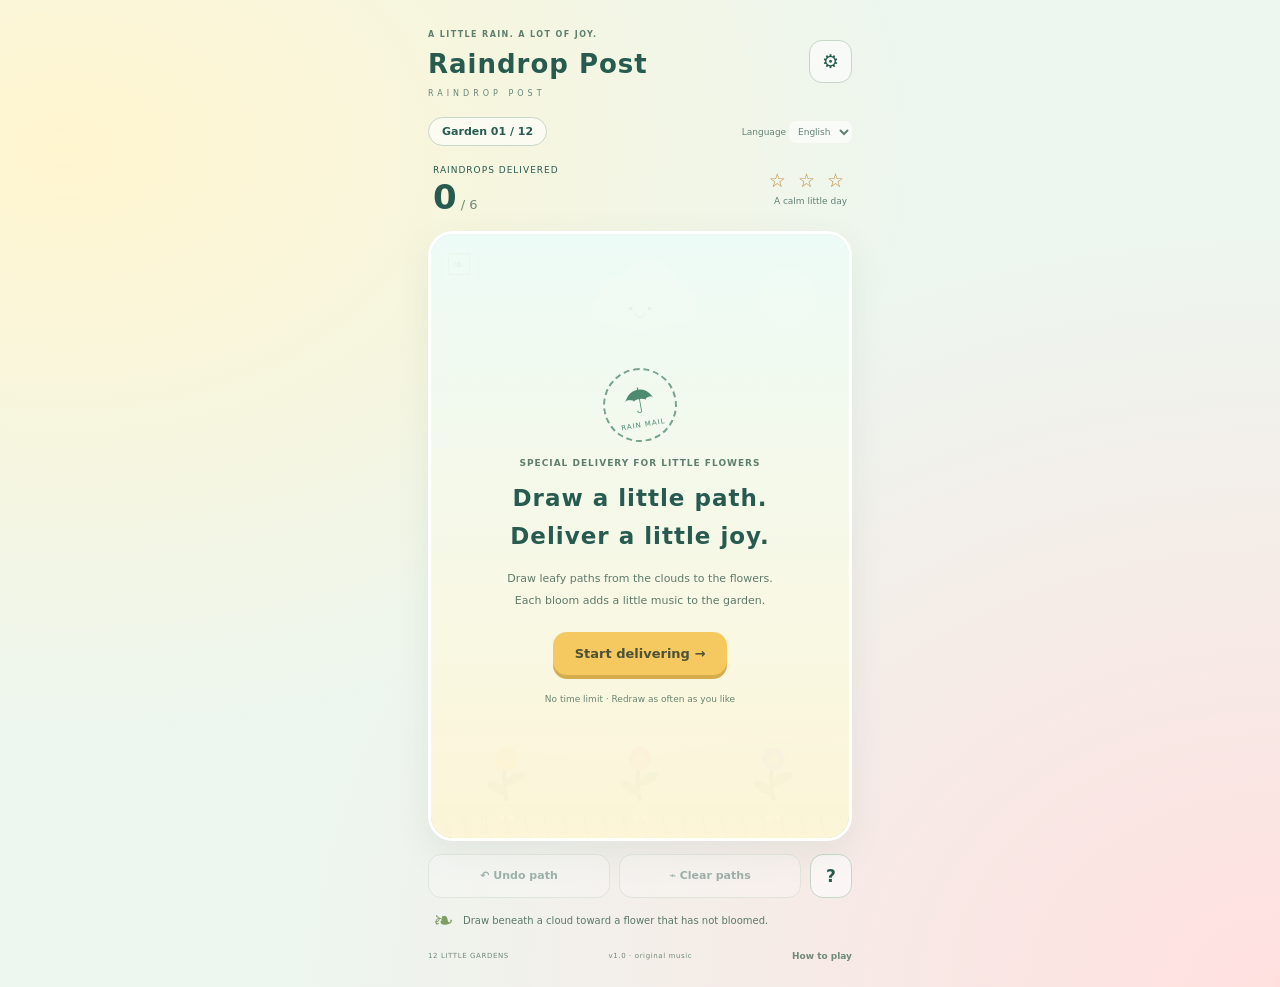
==== index.html @ ae535577 "Create RAINDROP POST with twelve gardens, drawn paths and original music" ====
<!doctype html><html lang="ja"><meta charset="utf-8"><meta name="viewport" content="width=device-width,initial-scale=1,viewport-fit=cover"><meta name="theme-color" content="#edf6ef"><title>あめつぶ郵便局 · RAINDROP POST</title><link rel="stylesheet" href="style.css?v=1"><body><main><header><div><span class="kicker">A LITTLE RAIN. A LOT OF JOY.</span><h1 data-t="title">あめつぶ郵便局</h1><span class="sub">RAINDROP POST</span></div><button id="settings" class="icon" aria-label="設定 / Settings">⚙</button></header><div class="toolbar"><button id="gardens" class="garden-pill">庭 01 / 12</button><label class="language">Language <select id="language" aria-label="Language"><option value="ja">日本語</option><option value="en">English</option></select></label></div><section class="status"><div><span data-t="delivery">お届けした雨粒</span><strong id="delivery">0<small> / 6</small></strong></div><div class="stamp"><span id="best">✦ ✦ ✦</span><small id="weather">そよ風なし</small></div></section><div class="stage"><canvas id="game" width="720" height="1040" aria-label="雨粒の下に指で道を描き、花へ届けます / Draw paths beneath raindrops to water the flowers"></canvas><div id="intro"><div class="postmark">☂<small>RAIN MAIL</small></div><span class="kicker" data-t="welcomeTag">きょうの配達先は、小さな花たち。</span><h2 data-t="welcome">ひと筆の道で、<br>雨を届けよう。</h2><p data-t="intro">雲の下から花の上へ、葉っぱの道を描こう。<br>花が咲くと、庭に音楽がひとつ増えます。</p><button id="start" class="primary" data-t="start">配達をはじめる →</button><small data-t="relax">時間制限なし · 描き直しは何度でも</small></div><div id="message" role="status"></div><button id="pause" class="pause icon" aria-label="一時停止 / Pause">Ⅱ</button></div><div class="tools"><button id="undo" data-t="undo">↶ ひとつ戻す</button><button id="clear" data-t="clear">⌁ 道を消す</button><button id="help" class="help" aria-label="遊び方 / How to play">?</button></div><div class="hint"><span class="leaf">❧</span><p id="hint" data-t="drawHint">雲の下から、まだ咲いていない花へ道を描いてね。</p></div><footer><span>12 LITTLE GARDENS</span><span>v1.0 · original music</span><button id="guide" data-t="guide">遊び方</button></footer></main><dialog id="dialog"><div id="content"></div><button id="close" class="primary" data-t="continue">つづける</button></dialog><script src="engine.js?v=1"></script><script src="music.js?v=1"></script><script src="game.js?v=1"></script></body></html>
---- style.css ----
:root{font-family:ui-rounded,'Hiragino Maru Gothic ProN',system-ui,-apple-system,sans-serif;color:#275b50;background:#edf6ef;font-synthesis:none}*{box-sizing:border-box}body{margin:0;min-height:100svh;background:radial-gradient(ellipse at 5% 15%,#fff5cf,transparent 50%),radial-gradient(ellipse at 100% 100%,#ffe0df,transparent 55%)}main{max-width:460px;margin:auto;padding:22px 18px max(18px,env(safe-area-inset-bottom))}header{display:flex;align-items:center;justify-content:space-between}.kicker{font-size:8px;letter-spacing:1.4px;font-weight:700;color:#607e6d}h1{font-size:27px;letter-spacing:1px;margin:8px 0 2px;font-weight:850}.sub{font-size:8px;letter-spacing:4px;color:#67877a}button,select{font:inherit;color:inherit;touch-action:manipulation;-webkit-tap-highlight-color:transparent}button{cursor:pointer;border:1px solid #c5d7c7;background:#fff8;padding:11px 13px;border-radius:13px;font-weight:700}button:active{transform:translateY(1px)}button:disabled{opacity:.42;cursor:default}button:focus-visible,select:focus-visible{outline:3px solid #dc8d4e;outline-offset:2px}.icon{width:43px;height:43px;padding:5px;font-size:19px}.toolbar{display:flex;justify-content:space-between;align-items:center;margin:17px 0 12px}.garden-pill{padding:7px 13px;font-size:11px;background:#fff9;border-radius:30px}.language{font-size:9px;color:#648176}.language select{border:0;border-radius:7px;background:#fff9;padding:5px}.status{display:flex;align-items:center;justify-content:space-between;margin:5px 5px 13px}.status span{font-size:9px;letter-spacing:1px}.status strong{display:block;font-size:34px;line-height:1.2;font-weight:750}.status strong small{font-size:13px;color:#6f8a7b;font-weight:500}.stamp{text-align:right}.stamp span{color:#be883b;letter-spacing:3px;font-size:19px}.stamp small{display:block;font-size:9px;color:#648176;margin-top:5px}.stage{position:relative;border:3px solid #fff;border-radius:25px;overflow:hidden;box-shadow:0 12px 34px #49766218;background:#dff5f4}canvas{display:block;width:100%;height:auto;aspect-ratio:360/520;touch-action:none;user-select:none;-webkit-user-select:none}#intro{position:absolute;inset:0;display:flex;align-items:center;justify-content:center;flex-direction:column;padding:20px;text-align:center;background:linear-gradient(#eefbf6ed,#fff6d9f0)}.postmark{border:2px dashed #76a38e;border-radius:50%;width:74px;height:74px;display:grid;place-content:center;font-size:35px;transform:rotate(-10deg);margin-bottom:16px;color:#4d8a70}.postmark small{font-size:7px;letter-spacing:1px}.stage .kicker{font-size:9px;letter-spacing:1px}h2{font-size:26px;line-height:1.65;letter-spacing:1px;margin:12px 0;font-weight:850}#intro p{font-size:11px;line-height:2;color:#5f7a6a;margin:0 0 20px}.primary{border:0;background:#f5c95f;color:#4c5137;border-radius:14px;padding:14px 22px;box-shadow:0 4px 0 #d6ad4c;font-size:13px;font-weight:850}#intro>small{font-size:9px;color:#6b8570;margin-top:19px}.pause{position:absolute;right:12px;top:12px;background:#ffffffda;width:33px;height:33px;font-size:13px}#intro:not([hidden])~.pause{display:none}#message{position:absolute;left:22px;right:22px;top:115px;text-align:center;pointer-events:none;font-size:15px;font-weight:800;color:#286250;text-shadow:0 2px 0 white;opacity:0;transition:opacity .15s}.tools{display:flex;gap:9px;margin-top:13px}.tools>button{flex:1;font-size:11px;min-height:42px;background:#fff9}.tools>.help{flex:0 0 42px;font-size:17px}.hint{display:flex;align-items:center;gap:9px;padding:0 5px;min-height:45px}.leaf{font-size:25px;color:#7f9e63}.hint p{font-size:10px;line-height:1.7;color:#5b7969}footer{display:flex;align-items:center;justify-content:space-between;color:#718979;font-size:7px;letter-spacing:.6px}footer button{border:0;background:none;padding:8px 0;font-size:9px}dialog{width:min(390px,92vw);max-height:85svh;overflow:auto;border:3px solid white;border-radius:24px;padding:23px;background:#f8fbef;color:#275b50;box-shadow:0 18px 70px #123b4c55}dialog::backdrop{background:#214b5266;backdrop-filter:blur(5px)}dialog h2{font-size:23px}dialog p{font-size:12px;line-height:1.9}dialog .primary{width:100%;margin-top:14px}.settings-row{display:flex;align-items:center;justify-content:space-between;padding:16px 0;border-bottom:1px solid #cedccc;font-size:13px}.settings-row input{width:22px;height:22px;accent-color:#4a957b}.grid{display:grid;grid-template-columns:repeat(3,1fr);gap:9px;margin:15px 0}.grid button{font-size:13px;padding:15px 5px}.grid button small{display:block;color:#a77a30;font-size:10px;letter-spacing:1px;margin-top:6px}.result-stars{font-size:38px;letter-spacing:9px;color:#d49d37;margin:16px 0}.result-note{font-size:45px;color:#729956}.muted{font-size:10px;color:#6d8575}[hidden]{display:none!important}html[lang=en] h1{font-size:26px}html[lang=en] h2{font-size:23px}@media(max-height:760px){main{padding-top:12px}.toolbar{margin-top:10px;margin-bottom:8px}.status{margin-bottom:8px}.status strong{font-size:28px}.hint{min-height:30px}.hint p{margin:7px 0}.tools{margin-top:10px}.postmark{margin-bottom:8px}h2{font-size:24px}#intro p{margin-bottom:14px}}@media(prefers-reduced-motion:reduce){*{transition:none!important}}
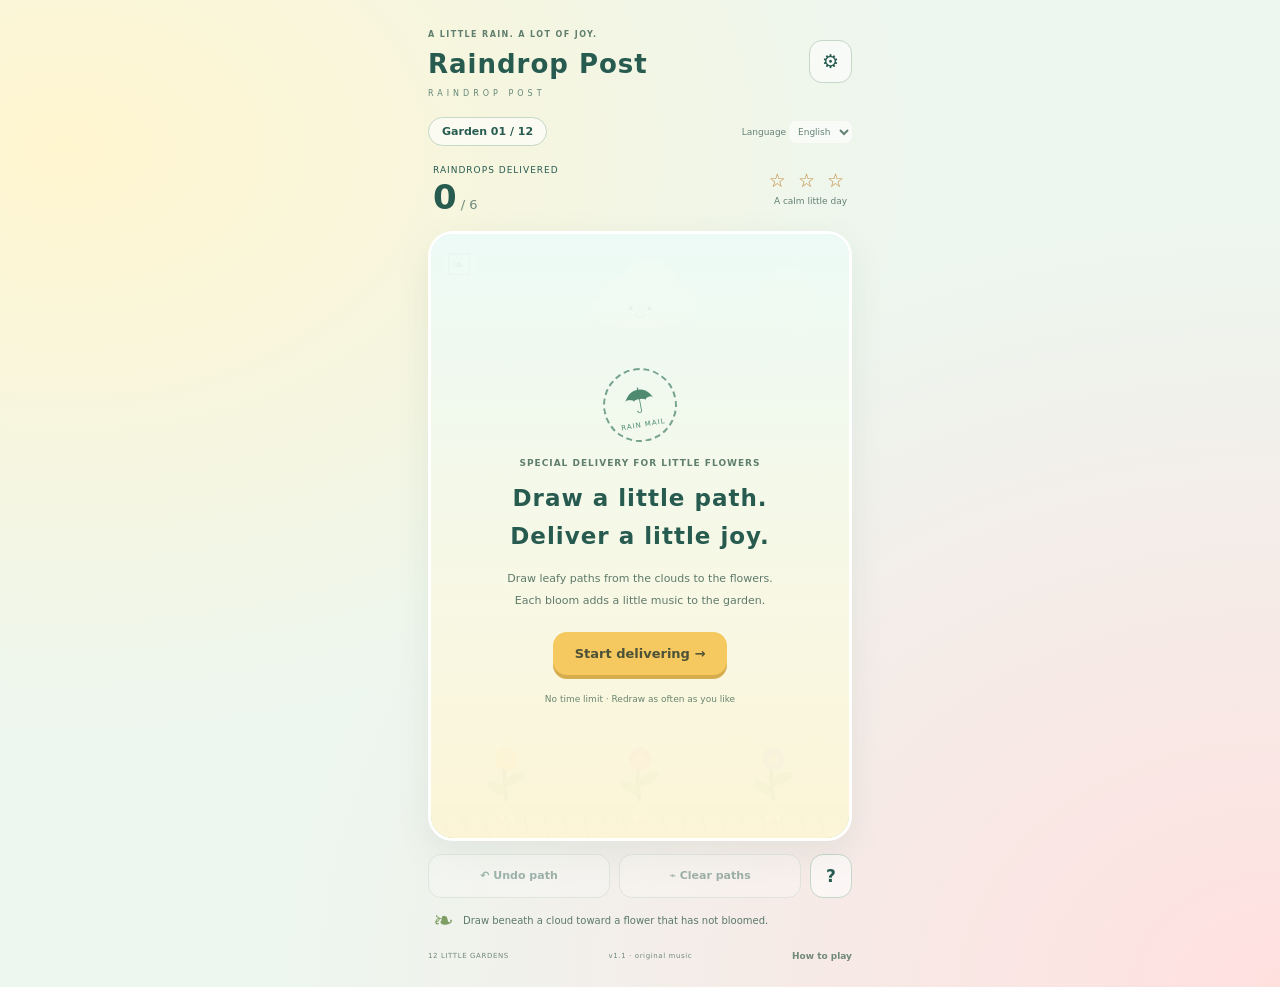
==== commit 5c067350: "Integrate Playables readiness, cloud records, pause, audio and language" ====
--- a/index.html
+++ b/index.html
@@ -1 +1 @@
-<!doctype html><html lang="ja"><meta charset="utf-8"><meta name="viewport" content="width=device-width,initial-scale=1,viewport-fit=cover"><meta name="theme-color" content="#edf6ef"><title>あめつぶ郵便局 · RAINDROP POST</title><link rel="stylesheet" href="style.css?v=1"><body><main><header><div><span class="kicker">A LITTLE RAIN. A LOT OF JOY.</span><h1 data-t="title">あめつぶ郵便局</h1><span class="sub">RAINDROP POST</span></div><button id="settings" class="icon" aria-label="設定 / Settings">⚙</button></header><div class="toolbar"><button id="gardens" class="garden-pill">庭 01 / 12</button><label class="language">Language <select id="language" aria-label="Language"><option value="ja">日本語</option><option value="en">English</option></select></label></div><section class="status"><div><span data-t="delivery">お届けした雨粒</span><strong id="delivery">0<small> / 6</small></strong></div><div class="stamp"><span id="best">✦ ✦ ✦</span><small id="weather">そよ風なし</small></div></section><div class="stage"><canvas id="game" width="720" height="1040" aria-label="雨粒の下に指で道を描き、花へ届けます / Draw paths beneath raindrops to water the flowers"></canvas><div id="intro"><div class="postmark">☂<small>RAIN MAIL</small></div><span class="kicker" data-t="welcomeTag">きょうの配達先は、小さな花たち。</span><h2 data-t="welcome">ひと筆の道で、<br>雨を届けよう。</h2><p data-t="intro">雲の下から花の上へ、葉っぱの道を描こう。<br>花が咲くと、庭に音楽がひとつ増えます。</p><button id="start" class="primary" data-t="start">配達をはじめる →</button><small data-t="relax">時間制限なし · 描き直しは何度でも</small></div><div id="message" role="status"></div><button id="pause" class="pause icon" aria-label="一時停止 / Pause">Ⅱ</button></div><div class="tools"><button id="undo" data-t="undo">↶ ひとつ戻す</button><button id="clear" data-t="clear">⌁ 道を消す</button><button id="help" class="help" aria-label="遊び方 / How to play">?</button></div><div class="hint"><span class="leaf">❧</span><p id="hint" data-t="drawHint">雲の下から、まだ咲いていない花へ道を描いてね。</p></div><footer><span>12 LITTLE GARDENS</span><span>v1.0 · original music</span><button id="guide" data-t="guide">遊び方</button></footer></main><dialog id="dialog"><div id="content"></div><button id="close" class="primary" data-t="continue">つづける</button></dialog><script src="engine.js?v=1"></script><script src="music.js?v=1"></script><script src="game.js?v=1"></script></body></html>
+<!doctype html><html lang="ja"><meta charset="utf-8"><meta name="viewport" content="width=device-width,initial-scale=1,viewport-fit=cover"><meta name="theme-color" content="#edf6ef"><title>あめつぶ郵便局 · RAINDROP POST</title><link rel="stylesheet" href="style.css?v=sdk1"><body><div id="startup" role="status"><p id="startupText">記録を読み込んでいます… / Loading your records…</p><button id="retryLoad" hidden>もう一度読み込む / Retry</button></div><main inert><header><div><span class="kicker">A LITTLE RAIN. A LOT OF JOY.</span><h1 data-t="title">あめつぶ郵便局</h1><span class="sub">RAINDROP POST</span></div><button id="settings" class="icon" aria-label="設定 / Settings">⚙</button></header><div class="toolbar"><button id="gardens" class="garden-pill">庭 01 / 12</button><label class="language">Language <select id="language" aria-label="Language"><option value="ja">日本語</option><option value="en">English</option></select></label></div><section class="status"><div><span data-t="delivery">お届けした雨粒</span><strong id="delivery">0<small> / 6</small></strong></div><div class="stamp"><span id="best">✦ ✦ ✦</span><small id="weather">そよ風なし</small></div></section><div class="stage"><canvas id="game" width="720" height="1040" aria-label="雨粒の下に指で道を描き、花へ届けます / Draw paths beneath raindrops to water the flowers"></canvas><div id="intro"><div class="postmark">☂<small>RAIN MAIL</small></div><span class="kicker" data-t="welcomeTag">きょうの配達先は、小さな花たち。</span><h2 data-t="welcome">ひと筆の道で、<br>雨を届けよう。</h2><p data-t="intro">雲の下から花の上へ、葉っぱの道を描こう。<br>花が咲くと、庭に音楽がひとつ増えます。</p><button id="start" class="primary" data-t="start">配達をはじめる →</button><small data-t="relax">時間制限なし · 描き直しは何度でも</small></div><div id="message" role="status"></div><button id="pause" class="pause icon" aria-label="一時停止 / Pause">Ⅱ</button></div><div class="tools"><button id="undo" data-t="undo">↶ ひとつ戻す</button><button id="clear" data-t="clear">⌁ 道を消す</button><button id="help" class="help" aria-label="遊び方 / How to play">?</button></div><div class="hint"><span class="leaf">❧</span><p id="hint" data-t="drawHint">雲の下から、まだ咲いていない花へ道を描いてね。</p></div><footer><span>12 LITTLE GARDENS</span><span>v1.1 · original music</span><button id="guide" data-t="guide">遊び方</button></footer></main><dialog id="dialog"><div id="content"></div><button id="close" class="primary" data-t="continue">つづける</button></dialog><script src="https://www.youtube.com/game_api/v1"></script><script src="host.js?v=sdk1"></script><script src="engine.js?v=sdk1"></script><script src="music.js?v=sdk1"></script><script src="game.js?v=sdk1"></script></body></html>
--- a/style.css
+++ b/style.css
@@ -1 +1,3 @@
 :root{font-family:ui-rounded,'Hiragino Maru Gothic ProN',system-ui,-apple-system,sans-serif;color:#275b50;background:#edf6ef;font-synthesis:none}*{box-sizing:border-box}body{margin:0;min-height:100svh;background:radial-gradient(ellipse at 5% 15%,#fff5cf,transparent 50%),radial-gradient(ellipse at 100% 100%,#ffe0df,transparent 55%)}main{max-width:460px;margin:auto;padding:22px 18px max(18px,env(safe-area-inset-bottom))}header{display:flex;align-items:center;justify-content:space-between}.kicker{font-size:8px;letter-spacing:1.4px;font-weight:700;color:#607e6d}h1{font-size:27px;letter-spacing:1px;margin:8px 0 2px;font-weight:850}.sub{font-size:8px;letter-spacing:4px;color:#67877a}button,select{font:inherit;color:inherit;touch-action:manipulation;-webkit-tap-highlight-color:transparent}button{cursor:pointer;border:1px solid #c5d7c7;background:#fff8;padding:11px 13px;border-radius:13px;font-weight:700}button:active{transform:translateY(1px)}button:disabled{opacity:.42;cursor:default}button:focus-visible,select:focus-visible{outline:3px solid #dc8d4e;outline-offset:2px}.icon{width:43px;height:43px;padding:5px;font-size:19px}.toolbar{display:flex;justify-content:space-between;align-items:center;margin:17px 0 12px}.garden-pill{padding:7px 13px;font-size:11px;background:#fff9;border-radius:30px}.language{font-size:9px;color:#648176}.language select{border:0;border-radius:7px;background:#fff9;padding:5px}.status{display:flex;align-items:center;justify-content:space-between;margin:5px 5px 13px}.status span{font-size:9px;letter-spacing:1px}.status strong{display:block;font-size:34px;line-height:1.2;font-weight:750}.status strong small{font-size:13px;color:#6f8a7b;font-weight:500}.stamp{text-align:right}.stamp span{color:#be883b;letter-spacing:3px;font-size:19px}.stamp small{display:block;font-size:9px;color:#648176;margin-top:5px}.stage{position:relative;border:3px solid #fff;border-radius:25px;overflow:hidden;box-shadow:0 12px 34px #49766218;background:#dff5f4}canvas{display:block;width:100%;height:auto;aspect-ratio:360/520;touch-action:none;user-select:none;-webkit-user-select:none}#intro{position:absolute;inset:0;display:flex;align-items:center;justify-content:center;flex-direction:column;padding:20px;text-align:center;background:linear-gradient(#eefbf6ed,#fff6d9f0)}.postmark{border:2px dashed #76a38e;border-radius:50%;width:74px;height:74px;display:grid;place-content:center;font-size:35px;transform:rotate(-10deg);margin-bottom:16px;color:#4d8a70}.postmark small{font-size:7px;letter-spacing:1px}.stage .kicker{font-size:9px;letter-spacing:1px}h2{font-size:26px;line-height:1.65;letter-spacing:1px;margin:12px 0;font-weight:850}#intro p{font-size:11px;line-height:2;color:#5f7a6a;margin:0 0 20px}.primary{border:0;background:#f5c95f;color:#4c5137;border-radius:14px;padding:14px 22px;box-shadow:0 4px 0 #d6ad4c;font-size:13px;font-weight:850}#intro>small{font-size:9px;color:#6b8570;margin-top:19px}.pause{position:absolute;right:12px;top:12px;background:#ffffffda;width:33px;height:33px;font-size:13px}#intro:not([hidden])~.pause{display:none}#message{position:absolute;left:22px;right:22px;top:115px;text-align:center;pointer-events:none;font-size:15px;font-weight:800;color:#286250;text-shadow:0 2px 0 white;opacity:0;transition:opacity .15s}.tools{display:flex;gap:9px;margin-top:13px}.tools>button{flex:1;font-size:11px;min-height:42px;background:#fff9}.tools>.help{flex:0 0 42px;font-size:17px}.hint{display:flex;align-items:center;gap:9px;padding:0 5px;min-height:45px}.leaf{font-size:25px;color:#7f9e63}.hint p{font-size:10px;line-height:1.7;color:#5b7969}footer{display:flex;align-items:center;justify-content:space-between;color:#718979;font-size:7px;letter-spacing:.6px}footer button{border:0;background:none;padding:8px 0;font-size:9px}dialog{width:min(390px,92vw);max-height:85svh;overflow:auto;border:3px solid white;border-radius:24px;padding:23px;background:#f8fbef;color:#275b50;box-shadow:0 18px 70px #123b4c55}dialog::backdrop{background:#214b5266;backdrop-filter:blur(5px)}dialog h2{font-size:23px}dialog p{font-size:12px;line-height:1.9}dialog .primary{width:100%;margin-top:14px}.settings-row{display:flex;align-items:center;justify-content:space-between;padding:16px 0;border-bottom:1px solid #cedccc;font-size:13px}.settings-row input{width:22px;height:22px;accent-color:#4a957b}.grid{display:grid;grid-template-columns:repeat(3,1fr);gap:9px;margin:15px 0}.grid button{font-size:13px;padding:15px 5px}.grid button small{display:block;color:#a77a30;font-size:10px;letter-spacing:1px;margin-top:6px}.result-stars{font-size:38px;letter-spacing:9px;color:#d49d37;margin:16px 0}.result-note{font-size:45px;color:#729956}.muted{font-size:10px;color:#6d8575}[hidden]{display:none!important}html[lang=en] h1{font-size:26px}html[lang=en] h2{font-size:23px}@media(max-height:760px){main{padding-top:12px}.toolbar{margin-top:10px;margin-bottom:8px}.status{margin-bottom:8px}.status strong{font-size:28px}.hint{min-height:30px}.hint p{margin:7px 0}.tools{margin-top:10px}.postmark{margin-bottom:8px}h2{font-size:24px}#intro p{margin-bottom:14px}}@media(prefers-reduced-motion:reduce){*{transition:none!important}}
+
+#startup{position:fixed;inset:0;z-index:30;display:grid;place-content:center;text-align:center;padding:24px;background:#edf6ef;color:#275b50;font-size:13px}#retryLoad{margin:15px auto}[hidden]{display:none!important}
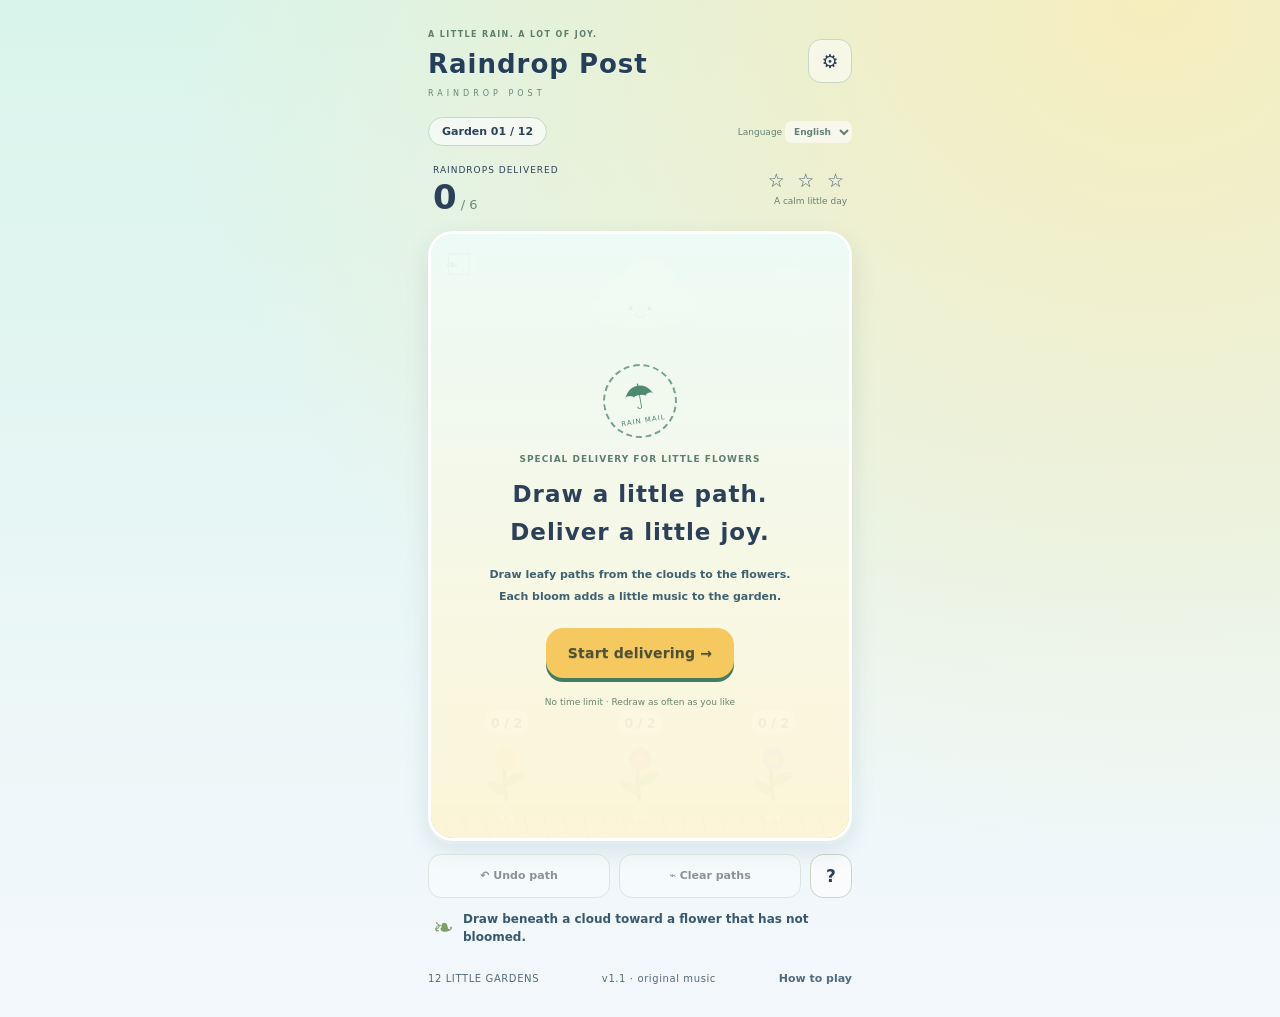
==== commit 30fda519: "Improve touch clarity, visual guidance and replay goals" ====
--- a/index.html
+++ b/index.html
@@ -1 +1 @@
-<!doctype html><html lang="ja"><meta charset="utf-8"><meta name="viewport" content="width=device-width,initial-scale=1,viewport-fit=cover"><meta name="theme-color" content="#edf6ef"><title>あめつぶ郵便局 · RAINDROP POST</title><link rel="stylesheet" href="style.css?v=sdk1"><body><div id="startup" role="status"><p id="startupText">記録を読み込んでいます… / Loading your records…</p><button id="retryLoad" hidden>もう一度読み込む / Retry</button></div><main inert><header><div><span class="kicker">A LITTLE RAIN. A LOT OF JOY.</span><h1 data-t="title">あめつぶ郵便局</h1><span class="sub">RAINDROP POST</span></div><button id="settings" class="icon" aria-label="設定 / Settings">⚙</button></header><div class="toolbar"><button id="gardens" class="garden-pill">庭 01 / 12</button><label class="language">Language <select id="language" aria-label="Language"><option value="ja">日本語</option><option value="en">English</option></select></label></div><section class="status"><div><span data-t="delivery">お届けした雨粒</span><strong id="delivery">0<small> / 6</small></strong></div><div class="stamp"><span id="best">✦ ✦ ✦</span><small id="weather">そよ風なし</small></div></section><div class="stage"><canvas id="game" width="720" height="1040" aria-label="雨粒の下に指で道を描き、花へ届けます / Draw paths beneath raindrops to water the flowers"></canvas><div id="intro"><div class="postmark">☂<small>RAIN MAIL</small></div><span class="kicker" data-t="welcomeTag">きょうの配達先は、小さな花たち。</span><h2 data-t="welcome">ひと筆の道で、<br>雨を届けよう。</h2><p data-t="intro">雲の下から花の上へ、葉っぱの道を描こう。<br>花が咲くと、庭に音楽がひとつ増えます。</p><button id="start" class="primary" data-t="start">配達をはじめる →</button><small data-t="relax">時間制限なし · 描き直しは何度でも</small></div><div id="message" role="status"></div><button id="pause" class="pause icon" aria-label="一時停止 / Pause">Ⅱ</button></div><div class="tools"><button id="undo" data-t="undo">↶ ひとつ戻す</button><button id="clear" data-t="clear">⌁ 道を消す</button><button id="help" class="help" aria-label="遊び方 / How to play">?</button></div><div class="hint"><span class="leaf">❧</span><p id="hint" data-t="drawHint">雲の下から、まだ咲いていない花へ道を描いてね。</p></div><footer><span>12 LITTLE GARDENS</span><span>v1.1 · original music</span><button id="guide" data-t="guide">遊び方</button></footer></main><dialog id="dialog"><div id="content"></div><button id="close" class="primary" data-t="continue">つづける</button></dialog><script src="https://www.youtube.com/game_api/v1"></script><script src="host.js?v=sdk1"></script><script src="engine.js?v=sdk1"></script><script src="music.js?v=sdk1"></script><script src="game.js?v=sdk1"></script></body></html>
+<!doctype html><html lang="ja"><meta charset="utf-8"><meta name="viewport" content="width=device-width,initial-scale=1,viewport-fit=cover"><meta name="theme-color" content="#edf6ef"><title>あめつぶ郵便局 · RAINDROP POST</title><link rel="stylesheet" href="style.css?v=sdk1"><link rel="stylesheet" href="quality.css?v=quality1"><body data-quality="1"><div id="startup" role="status"><p id="startupText">記録を読み込んでいます… / Loading your records…</p><button id="retryLoad" hidden>もう一度読み込む / Retry</button></div><main inert><header><div><span class="kicker">A LITTLE RAIN. A LOT OF JOY.</span><h1 data-t="title">あめつぶ郵便局</h1><span class="sub">RAINDROP POST</span></div><button id="settings" class="icon" aria-label="設定 / Settings">⚙</button></header><div class="toolbar"><button id="gardens" class="garden-pill">庭 01 / 12</button><label class="language">Language <select id="language" aria-label="Language"><option value="ja">日本語</option><option value="en">English</option></select></label></div><section class="status"><div><span data-t="delivery">お届けした雨粒</span><strong id="delivery">0<small> / 6</small></strong></div><div class="stamp"><span id="best">✦ ✦ ✦</span><small id="weather">そよ風なし</small></div></section><div class="stage"><canvas id="game" width="720" height="1040" aria-label="雨粒の下に指で道を描き、花へ届けます / Draw paths beneath raindrops to water the flowers"></canvas><div id="intro"><div class="postmark">☂<small>RAIN MAIL</small></div><span class="kicker" data-t="welcomeTag">きょうの配達先は、小さな花たち。</span><h2 data-t="welcome">ひと筆の道で、<br>雨を届けよう。</h2><p data-t="intro">雲の下から花の上へ、葉っぱの道を描こう。<br>花が咲くと、庭に音楽がひとつ増えます。</p><button id="start" class="primary" data-t="start">配達をはじめる →</button><small data-t="relax">時間制限なし · 描き直しは何度でも</small></div><div id="message" role="status"></div><button id="pause" class="pause icon" aria-label="一時停止 / Pause">Ⅱ</button></div><div class="tools"><button id="undo" data-t="undo">↶ ひとつ戻す</button><button id="clear" data-t="clear">⌁ 道を消す</button><button id="help" class="help" aria-label="遊び方 / How to play">?</button></div><div class="hint"><span class="leaf">❧</span><p id="hint" data-t="drawHint">雲の下から、まだ咲いていない花へ道を描いてね。</p></div><footer><span>12 LITTLE GARDENS</span><span>v1.1 · original music</span><button id="guide" data-t="guide">遊び方</button></footer></main><dialog id="dialog"><div id="content"></div><button id="close" class="primary" data-t="continue">つづける</button></dialog><script src="https://www.youtube.com/game_api/v1"></script><script src="host.js?v=sdk1"></script><script src="engine.js?v=sdk1"></script><script src="music.js?v=sdk1"></script><script src="game.js?v=quality1"></script></body></html>
--- a/quality.css
+++ b/quality.css
@@ -0,0 +1,5 @@
+:root{--quality-accent:#4b9167;--quality-sky:#d9f4eb;--quality-warm:#f7edbd}
+/* Quality pass: contrast, hierarchy, touch affordances. No new timers or SDK hooks. */
+body{background:radial-gradient(ellipse at 90% 0,var(--quality-warm),transparent 60%),linear-gradient(var(--quality-sky),#f4f8fd);color:#2d405a}main{filter:none}header h1,h1{color:#253e5a;text-shadow:0 1px #fff9}header{gap:12px}.eyebrow{color:#5c6980;font-weight:850;letter-spacing:1px}button,select{font-weight:750}button{transition:transform .1s,box-shadow .1s,filter .1s}button:not(:disabled):active{transform:translateY(2px) scale(.98);filter:brightness(.97)}button:focus-visible,select:focus-visible,input:focus-visible{outline:3px solid var(--quality-accent);outline-offset:3px}button:disabled{cursor:default;filter:saturate(.5);opacity:.55}button.primary,.primary,#jump,#drop,#hold,#bite,#walk{min-height:50px;font-size:14px;letter-spacing:.2px;border-radius:17px;box-shadow:0 4px 0 color-mix(in srgb,var(--quality-accent) 75%,#294151);text-shadow:0 1px #0002}#message,#hint,.hint,.instruction,.gesture-note{color:#385970;font-size:12px;line-height:1.55;font-weight:700}#message,#hint{font-variant-numeric:tabular-nums}.utility,.language-row,footer{color:#526b7b}footer{font-size:10px}footer button{min-height:40px;font-size:11px}dialog{border-color:#fff;background:#fffdf1;box-shadow:0 20px 70px #25385842}dialog h2{color:#2f465e}dialog p{color:#476174;line-height:1.75}.next-goal{padding:10px 13px;border:1px solid #d0dfda;border-radius:12px;background:#edf7eb;color:#325c52!important;font-size:13px!important;font-weight:800}.stage,#field,.board-wrap{box-shadow:0 10px 24px #3b657422,0 3px 0 #fff8}.stage,.field{border-color:#fff}.hud small,.scoreboard small,.stat small{color:#516a77;font-size:10px}.hud strong,.scoreboard strong{font-variant-numeric:tabular-nums}.controls button,[data-dir]{min-height:48px}#powerWord,#echoText,#gateText{color:#3a566b;font-weight:850}#power .sweet,#sweet{background:#ffdb5e;border:2px solid #b6811c}#sun{min-width:48px;min-height:48px}input[type=range]{min-height:42px;accent-color:var(--quality-accent)}.cell.can-place:not(.filled)::after{content:'';position:absolute;width:5px;height:5px;border-radius:50%;background:#365f9bb0;left:calc(50% - 2.5px);top:calc(50% - 2.5px);pointer-events:none}.cell{position:relative}.cell.preview{outline:2px solid #fff;outline-offset:-3px;filter:brightness(1.12)}.cell.line-hint{box-shadow:inset 0 0 0 3px #fff3aa,0 0 12px #ffce5a}.piece.selected{outline:3px solid #6077c8;outline-offset:2px}.piece.blocked{opacity:.6}#pace{font-size:10px;background:#244456eb;color:#fff8dc}#toast,#callout{font-weight:950}#welcome p,#coverText,#intro p{color:#3e6272;font-weight:650}#welcome h2,#coverTitle{color:#294b60}#needle{box-shadow:0 0 0 2px #fff,0 1px 5px #26394f66}#fitRange{background:#89d7a3;border:1px solid #367657}.hearts{color:#c65575!important}.hud>div,.scoreboard>div{border-color:#fff;box-shadow:0 3px 0 #7797a214}button.round,button.icon,#settings,#sound,#pause{min-height:44px;min-width:44px}#best,.best{color:#426475;font-weight:850}
+@media(max-height:650px) and (orientation:portrait){#message,#hint,.hint,.instruction,.gesture-note{font-size:10px}.eyebrow{font-size:8px}.primary,button.primary,#jump,#drop,#hold,#bite,#walk{min-height:48px;font-size:12px}footer{font-size:8px}footer button{min-height:32px}.hud small,.scoreboard small{font-size:9px}.controls{gap:6px;margin-top:8px}.controls button{min-height:44px}.stage-top #pause{min-height:36px;min-width:36px}#pace{font-size:8px}}
+@media(prefers-reduced-motion:reduce){*,*::before,*::after{animation:none!important;transition:none!important;scroll-behavior:auto!important}}
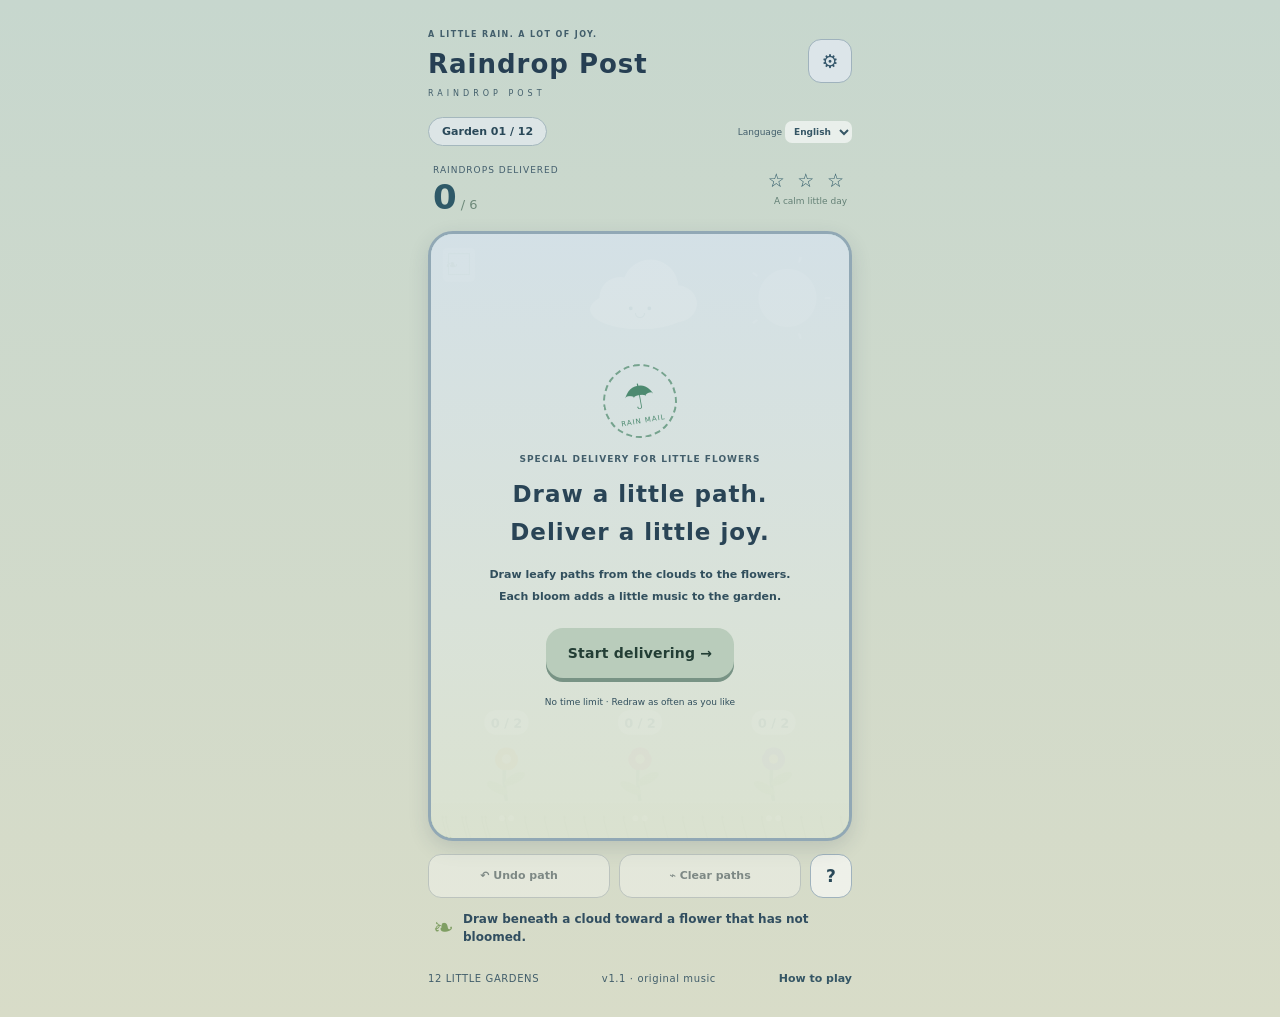
==== commit e83db930: "Improve readability with calmer colors and contrast" ====
--- a/index.html
+++ b/index.html
@@ -1 +1 @@
-<!doctype html><html lang="ja"><meta charset="utf-8"><meta name="viewport" content="width=device-width,initial-scale=1,viewport-fit=cover"><meta name="theme-color" content="#edf6ef"><title>あめつぶ郵便局 · RAINDROP POST</title><link rel="stylesheet" href="style.css?v=sdk1"><link rel="stylesheet" href="quality.css?v=quality1"><body data-quality="1"><div id="startup" role="status"><p id="startupText">記録を読み込んでいます… / Loading your records…</p><button id="retryLoad" hidden>もう一度読み込む / Retry</button></div><main inert><header><div><span class="kicker">A LITTLE RAIN. A LOT OF JOY.</span><h1 data-t="title">あめつぶ郵便局</h1><span class="sub">RAINDROP POST</span></div><button id="settings" class="icon" aria-label="設定 / Settings">⚙</button></header><div class="toolbar"><button id="gardens" class="garden-pill">庭 01 / 12</button><label class="language">Language <select id="language" aria-label="Language"><option value="ja">日本語</option><option value="en">English</option></select></label></div><section class="status"><div><span data-t="delivery">お届けした雨粒</span><strong id="delivery">0<small> / 6</small></strong></div><div class="stamp"><span id="best">✦ ✦ ✦</span><small id="weather">そよ風なし</small></div></section><div class="stage"><canvas id="game" width="720" height="1040" aria-label="雨粒の下に指で道を描き、花へ届けます / Draw paths beneath raindrops to water the flowers"></canvas><div id="intro"><div class="postmark">☂<small>RAIN MAIL</small></div><span class="kicker" data-t="welcomeTag">きょうの配達先は、小さな花たち。</span><h2 data-t="welcome">ひと筆の道で、<br>雨を届けよう。</h2><p data-t="intro">雲の下から花の上へ、葉っぱの道を描こう。<br>花が咲くと、庭に音楽がひとつ増えます。</p><button id="start" class="primary" data-t="start">配達をはじめる →</button><small data-t="relax">時間制限なし · 描き直しは何度でも</small></div><div id="message" role="status"></div><button id="pause" class="pause icon" aria-label="一時停止 / Pause">Ⅱ</button></div><div class="tools"><button id="undo" data-t="undo">↶ ひとつ戻す</button><button id="clear" data-t="clear">⌁ 道を消す</button><button id="help" class="help" aria-label="遊び方 / How to play">?</button></div><div class="hint"><span class="leaf">❧</span><p id="hint" data-t="drawHint">雲の下から、まだ咲いていない花へ道を描いてね。</p></div><footer><span>12 LITTLE GARDENS</span><span>v1.1 · original music</span><button id="guide" data-t="guide">遊び方</button></footer></main><dialog id="dialog"><div id="content"></div><button id="close" class="primary" data-t="continue">つづける</button></dialog><script src="https://www.youtube.com/game_api/v1"></script><script src="host.js?v=sdk1"></script><script src="engine.js?v=sdk1"></script><script src="music.js?v=sdk1"></script><script src="game.js?v=quality1"></script></body></html>
+<!doctype html><html lang="ja"><meta charset="utf-8"><meta name="viewport" content="width=device-width,initial-scale=1,viewport-fit=cover"><meta name="theme-color" content="#edf6ef"><title>あめつぶ郵便局 · RAINDROP POST</title><link rel="stylesheet" href="style.css?v=sdk1"><link rel="stylesheet" href="quality.css?v=readability1"><body data-quality="1"><div id="startup" role="status"><p id="startupText">記録を読み込んでいます… / Loading your records…</p><button id="retryLoad" hidden>もう一度読み込む / Retry</button></div><main inert><header><div><span class="kicker">A LITTLE RAIN. A LOT OF JOY.</span><h1 data-t="title">あめつぶ郵便局</h1><span class="sub">RAINDROP POST</span></div><button id="settings" class="icon" aria-label="設定 / Settings">⚙</button></header><div class="toolbar"><button id="gardens" class="garden-pill">庭 01 / 12</button><label class="language">Language <select id="language" aria-label="Language"><option value="ja">日本語</option><option value="en">English</option></select></label></div><section class="status"><div><span data-t="delivery">お届けした雨粒</span><strong id="delivery">0<small> / 6</small></strong></div><div class="stamp"><span id="best">✦ ✦ ✦</span><small id="weather">そよ風なし</small></div></section><div class="stage"><canvas id="game" width="720" height="1040" aria-label="雨粒の下に指で道を描き、花へ届けます / Draw paths beneath raindrops to water the flowers"></canvas><div id="intro"><div class="postmark">☂<small>RAIN MAIL</small></div><span class="kicker" data-t="welcomeTag">きょうの配達先は、小さな花たち。</span><h2 data-t="welcome">ひと筆の道で、<br>雨を届けよう。</h2><p data-t="intro">雲の下から花の上へ、葉っぱの道を描こう。<br>花が咲くと、庭に音楽がひとつ増えます。</p><button id="start" class="primary" data-t="start">配達をはじめる →</button><small data-t="relax">時間制限なし · 描き直しは何度でも</small></div><div id="message" role="status"></div><button id="pause" class="pause icon" aria-label="一時停止 / Pause">Ⅱ</button></div><div class="tools"><button id="undo" data-t="undo">↶ ひとつ戻す</button><button id="clear" data-t="clear">⌁ 道を消す</button><button id="help" class="help" aria-label="遊び方 / How to play">?</button></div><div class="hint"><span class="leaf">❧</span><p id="hint" data-t="drawHint">雲の下から、まだ咲いていない花へ道を描いてね。</p></div><footer><span>12 LITTLE GARDENS</span><span>v1.1 · original music</span><button id="guide" data-t="guide">遊び方</button></footer></main><dialog id="dialog"><div id="content"></div><button id="close" class="primary" data-t="continue">つづける</button></dialog><script src="https://www.youtube.com/game_api/v1"></script><script src="host.js?v=sdk1"></script><script src="engine.js?v=sdk1"></script><script src="music.js?v=sdk1"></script><script src="game.js?v=readability1"></script></body></html>
--- a/quality.css
+++ b/quality.css
@@ -3,3 +3,34 @@
 body{background:radial-gradient(ellipse at 90% 0,var(--quality-warm),transparent 60%),linear-gradient(var(--quality-sky),#f4f8fd);color:#2d405a}main{filter:none}header h1,h1{color:#253e5a;text-shadow:0 1px #fff9}header{gap:12px}.eyebrow{color:#5c6980;font-weight:850;letter-spacing:1px}button,select{font-weight:750}button{transition:transform .1s,box-shadow .1s,filter .1s}button:not(:disabled):active{transform:translateY(2px) scale(.98);filter:brightness(.97)}button:focus-visible,select:focus-visible,input:focus-visible{outline:3px solid var(--quality-accent);outline-offset:3px}button:disabled{cursor:default;filter:saturate(.5);opacity:.55}button.primary,.primary,#jump,#drop,#hold,#bite,#walk{min-height:50px;font-size:14px;letter-spacing:.2px;border-radius:17px;box-shadow:0 4px 0 color-mix(in srgb,var(--quality-accent) 75%,#294151);text-shadow:0 1px #0002}#message,#hint,.hint,.instruction,.gesture-note{color:#385970;font-size:12px;line-height:1.55;font-weight:700}#message,#hint{font-variant-numeric:tabular-nums}.utility,.language-row,footer{color:#526b7b}footer{font-size:10px}footer button{min-height:40px;font-size:11px}dialog{border-color:#fff;background:#fffdf1;box-shadow:0 20px 70px #25385842}dialog h2{color:#2f465e}dialog p{color:#476174;line-height:1.75}.next-goal{padding:10px 13px;border:1px solid #d0dfda;border-radius:12px;background:#edf7eb;color:#325c52!important;font-size:13px!important;font-weight:800}.stage,#field,.board-wrap{box-shadow:0 10px 24px #3b657422,0 3px 0 #fff8}.stage,.field{border-color:#fff}.hud small,.scoreboard small,.stat small{color:#516a77;font-size:10px}.hud strong,.scoreboard strong{font-variant-numeric:tabular-nums}.controls button,[data-dir]{min-height:48px}#powerWord,#echoText,#gateText{color:#3a566b;font-weight:850}#power .sweet,#sweet{background:#ffdb5e;border:2px solid #b6811c}#sun{min-width:48px;min-height:48px}input[type=range]{min-height:42px;accent-color:var(--quality-accent)}.cell.can-place:not(.filled)::after{content:'';position:absolute;width:5px;height:5px;border-radius:50%;background:#365f9bb0;left:calc(50% - 2.5px);top:calc(50% - 2.5px);pointer-events:none}.cell{position:relative}.cell.preview{outline:2px solid #fff;outline-offset:-3px;filter:brightness(1.12)}.cell.line-hint{box-shadow:inset 0 0 0 3px #fff3aa,0 0 12px #ffce5a}.piece.selected{outline:3px solid #6077c8;outline-offset:2px}.piece.blocked{opacity:.6}#pace{font-size:10px;background:#244456eb;color:#fff8dc}#toast,#callout{font-weight:950}#welcome p,#coverText,#intro p{color:#3e6272;font-weight:650}#welcome h2,#coverTitle{color:#294b60}#needle{box-shadow:0 0 0 2px #fff,0 1px 5px #26394f66}#fitRange{background:#89d7a3;border:1px solid #367657}.hearts{color:#c65575!important}.hud>div,.scoreboard>div{border-color:#fff;box-shadow:0 3px 0 #7797a214}button.round,button.icon,#settings,#sound,#pause{min-height:44px;min-width:44px}#best,.best{color:#426475;font-weight:850}
 @media(max-height:650px) and (orientation:portrait){#message,#hint,.hint,.instruction,.gesture-note{font-size:10px}.eyebrow{font-size:8px}.primary,button.primary,#jump,#drop,#hold,#bite,#walk{min-height:48px;font-size:12px}footer{font-size:8px}footer button{min-height:32px}.hud small,.scoreboard small{font-size:9px}.controls{gap:6px;margin-top:8px}.controls button{min-height:44px}.stage-top #pause{min-height:36px;min-width:36px}#pace{font-size:8px}}
 @media(prefers-reduced-motion:reduce){*,*::before,*::after{animation:none!important;transition:none!important;scroll-behavior:auto!important}}
+
+:root{--calm-top:#c7d7ce;--calm-bottom:#d8dcc8}
+
+/* Readability pass: quieter backgrounds, opaque text surfaces and clear controls. */
+html{background:#d9e2e7}body{background:linear-gradient(var(--calm-top),var(--calm-bottom));color:#294456}
+h1,header h1,#welcome h2,#coverTitle{color:#263f53;text-shadow:none}
+.eyebrow,.kicker,.subtitle,.sub,.muted,.language,.language-row,footer,.utility{color:#425e6b}
+button,select{color:#294858;background-color:#dce5e9;border-color:#9fb2bd}
+button.primary,.primary,#jump,#drop,#hold,#bite,#walk{background:#b9ccbb;color:#233e35;text-shadow:none;box-shadow:0 4px 0 #789385}
+.controls button,[data-dir]{background:#c0d3d8;color:#234856;border:1px solid #879faa}
+.controls button small{color:#395967}
+#message,#hint,.hint,.hint p,.instruction,.gesture-note{color:#314e60;text-shadow:none}
+.stage,#field,.board-wrap{border-color:#91a8b5;box-shadow:0 7px 20px #283e5026}
+#welcome,#intro{background:linear-gradient(#d6e2e8f0,#dce3d2f5)}
+#welcome p,#coverText,#intro p,#welcome>small,#intro>small{color:#314f5d}
+.hud>div,.scoreboard>div,.garden-pill{background:#dce5e6;border-color:#a4b7bd}
+.hud small,.scoreboard small,.stat small,.numbers span,.status span{color:#435e6d}
+.hud strong,.scoreboard strong,.status strong,.numbers strong,#best,.best{color:#2e5968}
+.stage-top span,#pace{background:#294957ed;color:#f1f4ed}
+.tag{background:#d1c09a;color:#4a4029}
+dialog{background:#dfe7e8;border-color:#a0b4bd;color:#294756}
+dialog h2,dialog p,.setting,.settings-row{color:#294756}
+.next-goal{background:#cbdcc9;border-color:#9eb59b;color:#2c513e!important}
+footer button,#language{color:#355665}
+#callout,#toast{text-shadow:0 2px 4px #173447,0 0 3px #173447}
+#scene:not(canvas),.playfield,.board{border-color:#91a8b5;box-shadow:0 7px 20px #283e5026}
+#cover,#overlay{background:linear-gradient(#d6e2e8ef,#dce3d2f5);color:#294858}
+#cover p,#overlay p{color:#314f5d}
+.pad button{background:#b9cdd5;border-color:#879faa;color:#234856}
+.legend{color:#235f75}.legend span+span{color:#80551e}
+#gateLabel{color:#f1f4ed}#pause,#settings,#sound,#audio{color:#35576b;background:#dce5e9}#coverNote{color:#3e5965}
